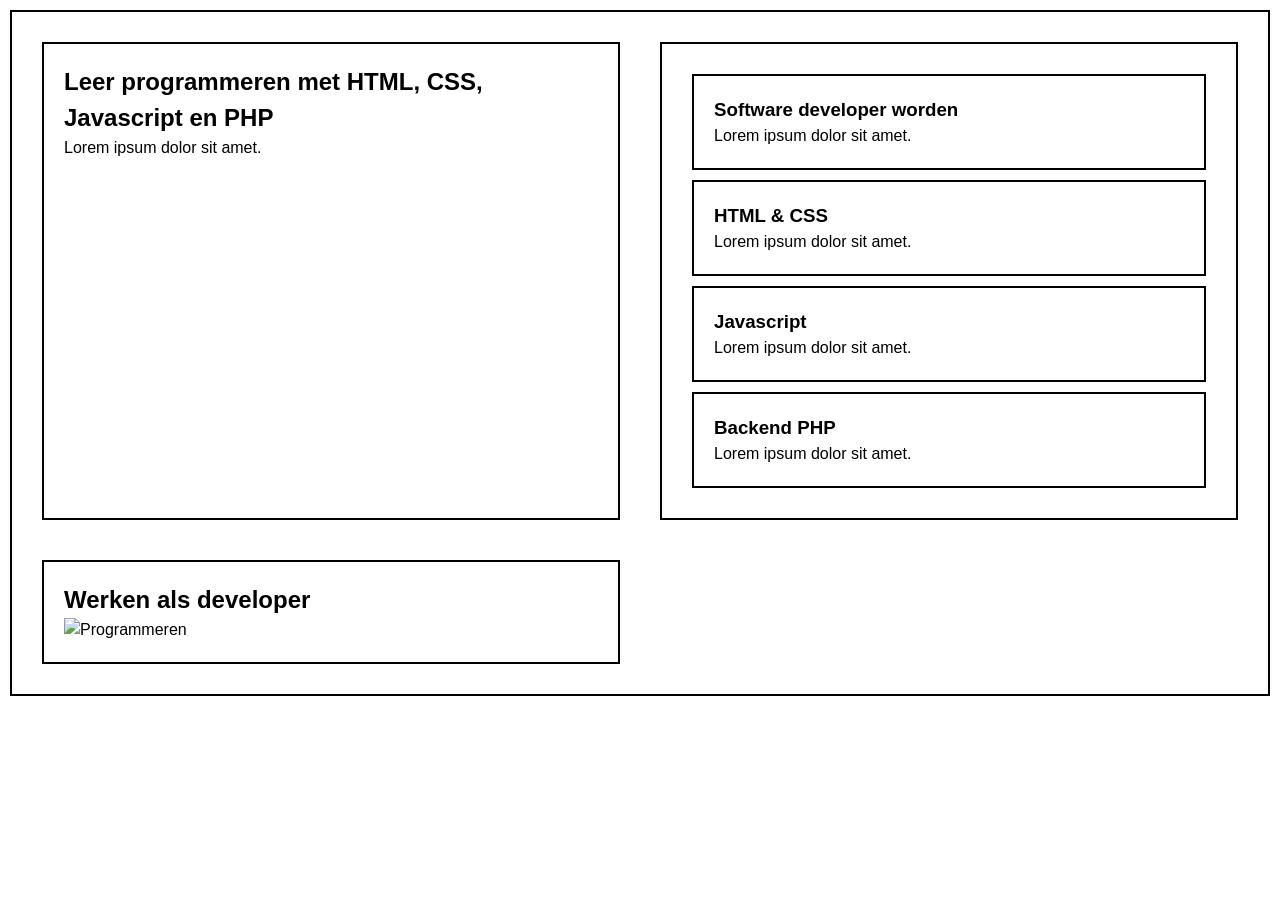
==== website/index.html @ 587817c8 "front end 10 maart" ====
<!DOCTYPE html>
<html lang="en">
<head>
    <meta charset="UTF-8">
    <meta name="viewport" content="width=device-width, initial-scale=1.0">
    <title>Leer programmeren frontend 9015493</title>
    <link rel="stylesheet" href="style.css">
</head>
</html><main>

<section>
<h2>Leer programmeren met HTML, CSS, Javascript en PHP</h2>
<p>Lorem ipsum dolor sit amet.</p>
</section>

<section>

<article>
<h3>Software developer worden</h3>
<p>Lorem ipsum dolor sit amet.</p>
</article>

<article>
<h3>HTML & CSS</h3>
<p>Lorem ipsum dolor sit amet.</p>
</article>

<article>
<h3>Javascript</h3>
<p>Lorem ipsum dolor sit amet.</p>
</article>

<article>
<h3>Backend PHP</h3>
<p>Lorem ipsum dolor sit amet.</p>
</article>

</section>

<section>

<h2>Werken als developer</h2>
<img src="img/programmeren.jpg" alt="Programmeren">

</section>

</main>
---- website/style.css ----
* {
    margin: 0;
    padding: 0;
    box-sizing: border-box;
}

body {
    font-family: Arial, sans-serif;
    line-height: 1.5;
}

header,
nav,
main,
section,
article,
footer {
    border: 2px solid black;
    padding: 20px;
    margin: 10px;
}

img {
    max-width: 100%;
    height: auto;
    display: block;
}

main {
    display: grid;
    gap: 20px;
}

nav a {
    text-decoration: none;
    color: black;
}

nav ul {
    display: flex;
    justify-content: center;
    gap: 30px;
    list-style: none;
}

@media (max-width: 767px) {
    nav ul {
        flex-direction: column;
        align-items: center;
    }
}

@media (min-width: 768px) {
    main {
        grid-template-columns: repeat(2, 1fr);
    }
}
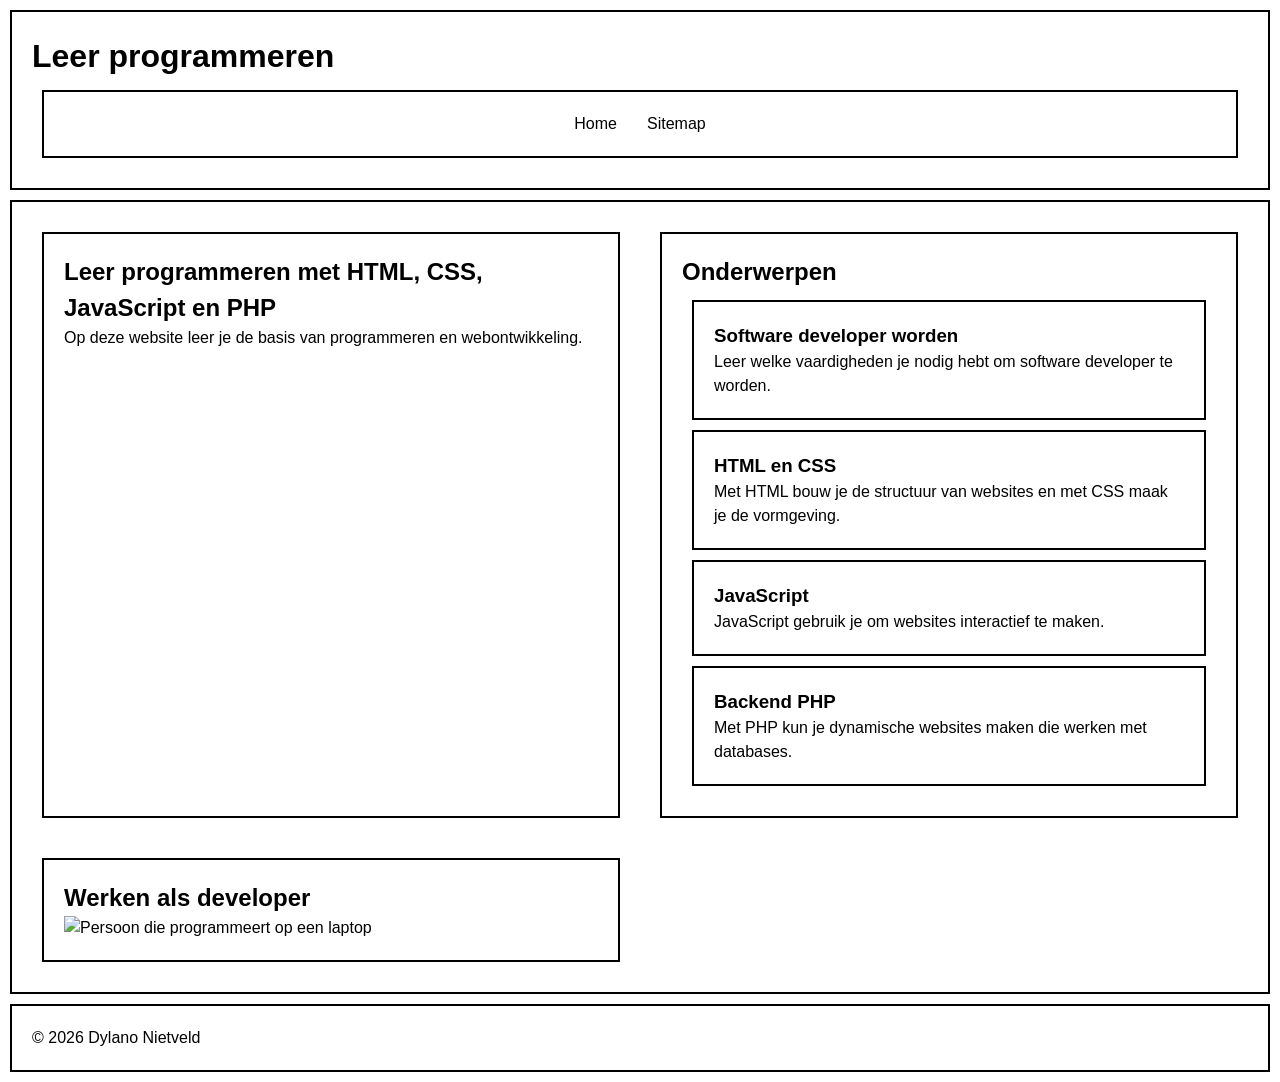
==== commit a07d9a6c: "seo bestanden" ====
--- a/website/index.html
+++ b/website/index.html
@@ -1,47 +1,65 @@
 <!DOCTYPE html>
-<html lang="en">
+<html lang="nl">
 <head>
     <meta charset="UTF-8">
     <meta name="viewport" content="width=device-width, initial-scale=1.0">
-    <title>Leer programmeren frontend 9015493</title>
+    <title>Leer programmeren | Front-end, JavaScript en PHP</title>
+    <meta name="description" content="Leer de basis van programmeren met HTML, CSS, JavaScript en PHP. Ontdek hoe je front-end en back-end developer wordt.">
+    <meta name="keywords" content="programmeren leren, HTML, CSS, JavaScript, PHP, front-end developer">
+    <meta name="author" content="Dylano Nietveld">
     <link rel="stylesheet" href="style.css">
 </head>
-</html><main>
+<body>
 
-<section>
-<h2>Leer programmeren met HTML, CSS, Javascript en PHP</h2>
-<p>Lorem ipsum dolor sit amet.</p>
-</section>
+<header>
+    <h1>Leer programmeren</h1>
+    <nav>
+        <ul>
+            <li><a href="index.html">Home</a></li>
+            <li><a href="sitemap.html">Sitemap</a></li>
+        </ul>
+    </nav>
+</header>
 
-<section>
+<main>
+    <section>
+        <h2>Leer programmeren met HTML, CSS, JavaScript en PHP</h2>
+        <p>Op deze website leer je de basis van programmeren en webontwikkeling.</p>
+    </section>
 
-<article>
-<h3>Software developer worden</h3>
-<p>Lorem ipsum dolor sit amet.</p>
-</article>
+    <section>
+        <h2>Onderwerpen</h2>
 
-<article>
-<h3>HTML & CSS</h3>
-<p>Lorem ipsum dolor sit amet.</p>
-</article>
+        <article>
+            <h3>Software developer worden</h3>
+            <p>Leer welke vaardigheden je nodig hebt om software developer te worden.</p>
+        </article>
 
-<article>
-<h3>Javascript</h3>
-<p>Lorem ipsum dolor sit amet.</p>
-</article>
+        <article>
+            <h3>HTML en CSS</h3>
+            <p>Met HTML bouw je de structuur van websites en met CSS maak je de vormgeving.</p>
+        </article>
 
-<article>
-<h3>Backend PHP</h3>
-<p>Lorem ipsum dolor sit amet.</p>
-</article>
+        <article>
+            <h3>JavaScript</h3>
+            <p>JavaScript gebruik je om websites interactief te maken.</p>
+        </article>
 
-</section>
+        <article>
+            <h3>Backend PHP</h3>
+            <p>Met PHP kun je dynamische websites maken die werken met databases.</p>
+        </article>
+    </section>
 
-<section>
+    <section>
+        <h2>Werken als developer</h2>
+        <img src="img/programmeren.jpg" alt="Persoon die programmeert op een laptop">
+    </section>
+</main>
 
-<h2>Werken als developer</h2>
-<img src="img/programmeren.jpg" alt="Programmeren">
+<footer>
+    <p>&copy; 2026 Dylano Nietveld</p>
+</footer>
 
-</section>
-
-</main>+</body>
+</html>
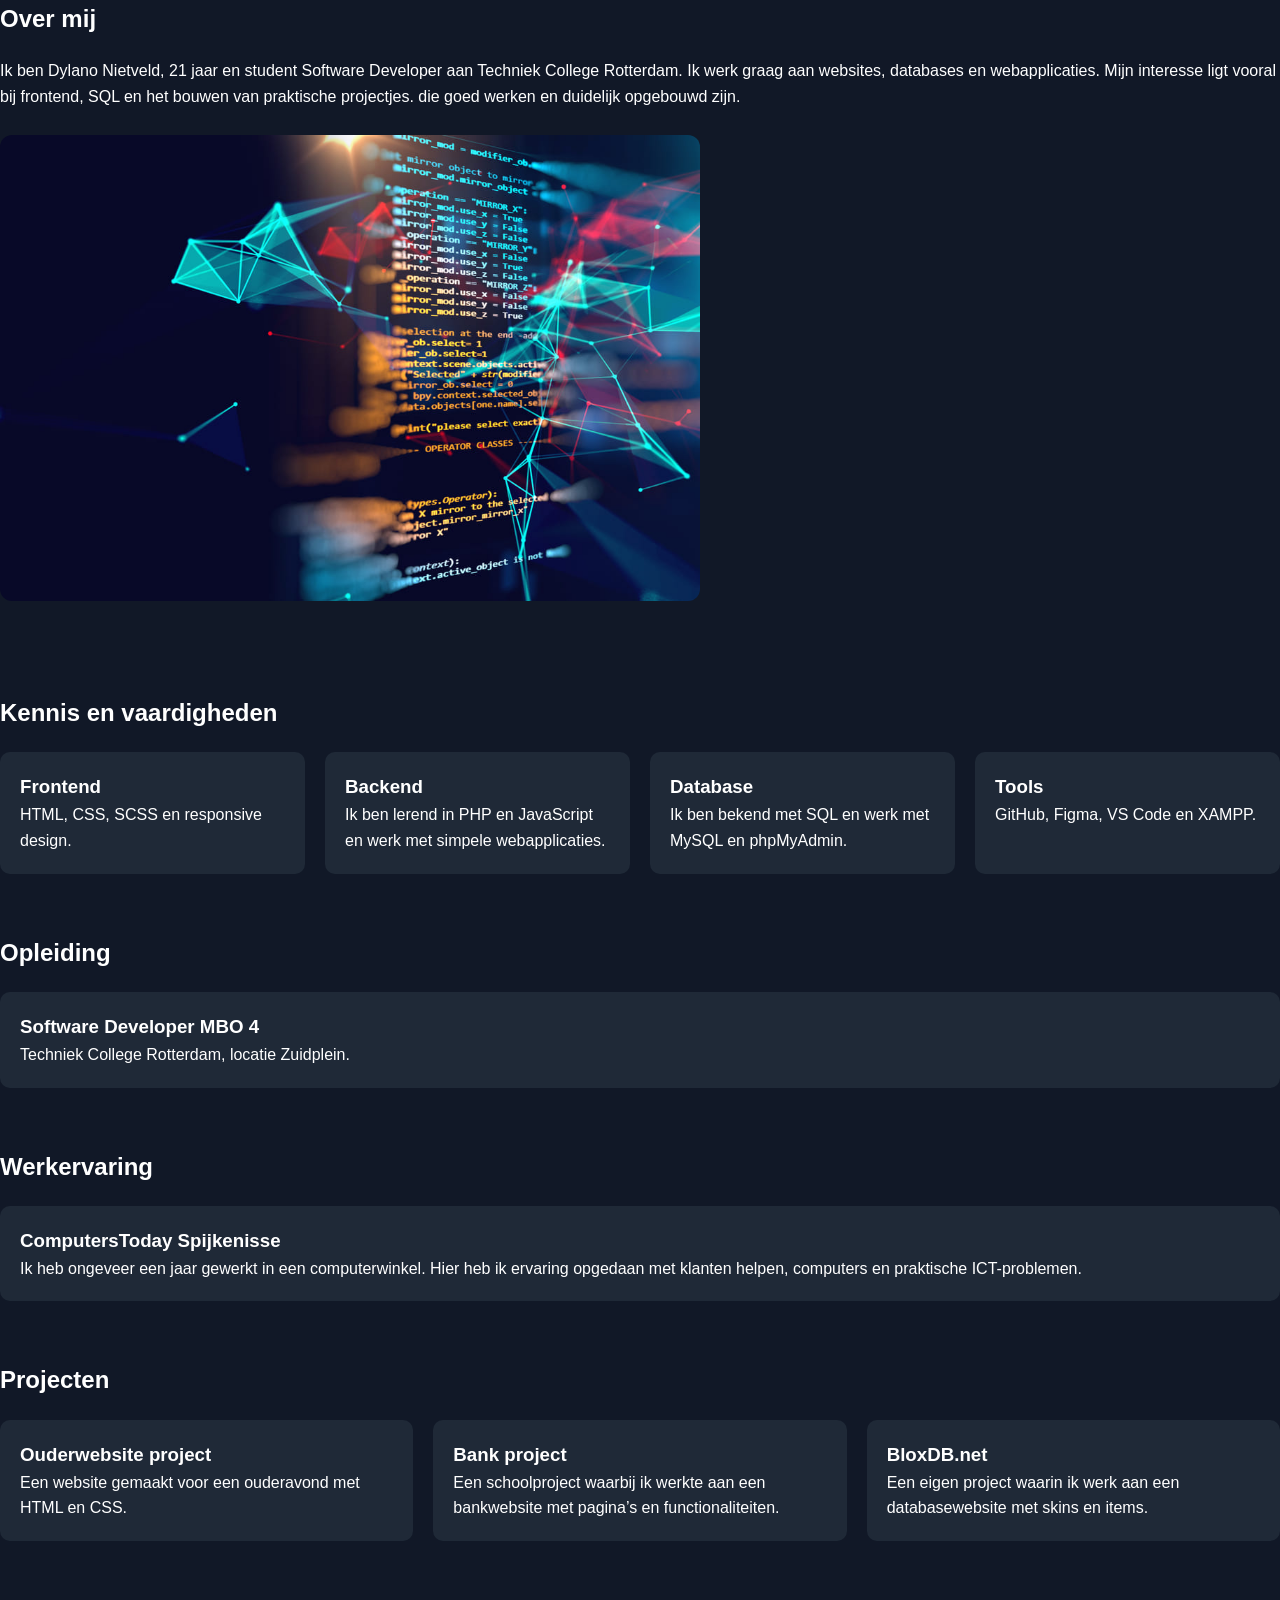
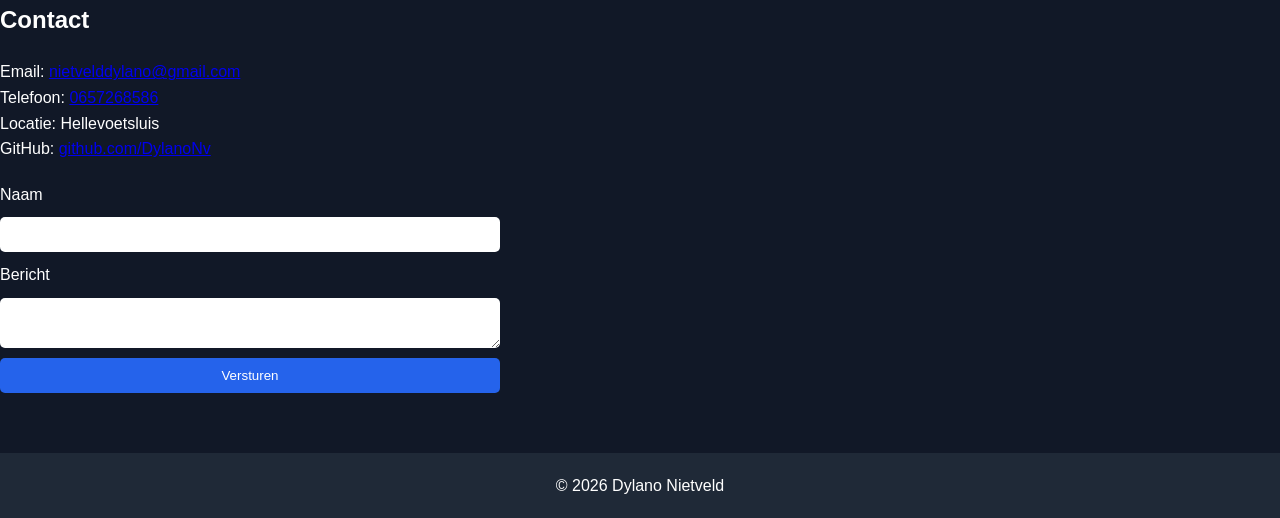
==== commit 58d8f9ab: "portfolio update front end" ====
--- a/website/index.html
+++ b/website/index.html
@@ -1,59 +1,95 @@
 <!DOCTYPE html>
-<html lang="nl">
+<html lang="en">
 <head>
     <meta charset="UTF-8">
     <meta name="viewport" content="width=device-width, initial-scale=1.0">
-    <title>Leer programmeren | Front-end, JavaScript en PHP</title>
-    <meta name="description" content="Leer de basis van programmeren met HTML, CSS, JavaScript en PHP. Ontdek hoe je front-end en back-end developer wordt.">
-    <meta name="keywords" content="programmeren leren, HTML, CSS, JavaScript, PHP, front-end developer">
-    <meta name="author" content="Dylano Nietveld">
+    <title>Portfolio - Dylano Nietveld Front end</title>
     <link rel="stylesheet" href="style.css">
 </head>
 <body>
-
-<header>
-    <h1>Leer programmeren</h1>
-    <nav>
-        <ul>
-            <li><a href="index.html">Home</a></li>
-            <li><a href="sitemap.html">Sitemap</a></li>
-        </ul>
-    </nav>
-</header>
-
-<main>
-    <section>
-        <h2>Leer programmeren met HTML, CSS, JavaScript en PHP</h2>
-        <p>Op deze website leer je de basis van programmeren en webontwikkeling.</p>
+<section id="over-mij">
+        <h2>Over mij</h2>
+        <p>Ik ben Dylano Nietveld, 21 jaar en student Software Developer aan Techniek College Rotterdam. Ik werk graag aan websites, databases en webapplicaties. Mijn interesse ligt vooral bij frontend, SQL en het bouwen van praktische projectjes. die goed werken en duidelijk opgebouwd zijn.</p>
+    <img src="images/programming.jpg" alt="Software development" class="hero-image">
     </section>
 
-    <section>
-        <h2>Onderwerpen</h2>
+    <section id="skills">
+        <h2>Kennis en vaardigheden</h2>
+        <div class="grid">
+            <article>
+                <h3>Frontend</h3>
+                <p>HTML, CSS, SCSS en responsive design.</p>
+            </article>
 
+            <article>
+                <h3>Backend</h3>
+                <p>Ik ben lerend in PHP en JavaScript en werk met simpele webapplicaties.</p>
+            </article>
+
+            <article>
+                <h3>Database</h3>
+                <p>Ik ben bekend met SQL en werk met MySQL en phpMyAdmin.</p>
+            </article>
+
+            <article>
+                <h3>Tools</h3>
+                <p>GitHub, Figma, VS Code en XAMPP.</p>
+            </article>
+        </div>
+    </section>
+
+    <section id="opleiding">
+        <h2>Opleiding</h2>
         <article>
-            <h3>Software developer worden</h3>
-            <p>Leer welke vaardigheden je nodig hebt om software developer te worden.</p>
-        </article>
-
-        <article>
-            <h3>HTML en CSS</h3>
-            <p>Met HTML bouw je de structuur van websites en met CSS maak je de vormgeving.</p>
-        </article>
-
-        <article>
-            <h3>JavaScript</h3>
-            <p>JavaScript gebruik je om websites interactief te maken.</p>
-        </article>
-
-        <article>
-            <h3>Backend PHP</h3>
-            <p>Met PHP kun je dynamische websites maken die werken met databases.</p>
+            <h3>Software Developer MBO 4</h3>
+            <p>Techniek College Rotterdam, locatie Zuidplein.</p>
         </article>
     </section>
 
-    <section>
-        <h2>Werken als developer</h2>
-        <img src="img/programmeren.jpg" alt="Persoon die programmeert op een laptop">
+    <section id="werkervaring">
+        <h2>Werkervaring</h2>
+        <article>
+            <h3>ComputersToday Spijkenisse</h3>
+            <p>Ik heb ongeveer een jaar gewerkt in een computerwinkel. Hier heb ik ervaring opgedaan met klanten helpen, computers en praktische ICT-problemen.</p>
+        </article>
+    </section>
+
+    <section id="projecten">
+        <h2>Projecten</h2>
+        <div class="grid">
+            <article>
+                <h3>Ouderwebsite project</h3>
+                <p>Een website gemaakt voor een ouderavond met HTML en CSS.</p>
+            </article>
+
+            <article>
+                <h3>Bank project</h3>
+                <p>Een schoolproject waarbij ik werkte aan een bankwebsite met pagina’s en functionaliteiten.</p>
+            </article>
+
+            <article>
+                <h3>BloxDB.net</h3>
+                <p>Een eigen project waarin ik werk aan een databasewebsite met skins en items.</p>
+            </article>
+        </div>
+    </section>
+
+    <section id="contact">
+        <h2>Contact</h2>
+        <p>Email: <a href="mailto:nietvelddylano@gmail.com">nietvelddylano@gmail.com</a></p>
+        <p>Telefoon: <a href="tel:0657268586">0657268586</a></p>
+        <p>Locatie: Hellevoetsluis</p>
+        <p>GitHub: <a href="https://github.com/DylanoNv" target="_blank">github.com/DylanoNv</a></p>
+
+        <form>
+            <label for="naam">Naam</label>
+            <input type="text" id="naam" name="naam">
+
+            <label for="bericht">Bericht</label>
+            <textarea id="bericht" name="bericht"></textarea>
+
+            <button type="submit">Versturen</button>
+        </form>
     </section>
 </main>
 
--- a/website/style.css
+++ b/website/style.css
@@ -6,52 +6,127 @@
 
 body {
     font-family: Arial, sans-serif;
-    line-height: 1.5;
+    background: #111827;
+    color: white;
+    line-height: 1.6;
 }
 
-header,
-nav,
-main,
-section,
-article,
-footer {
-    border: 2px solid black;
-    padding: 20px;
-    margin: 10px;
+header {
+    background: #1f2937;
 }
 
-img {
-    max-width: 100%;
-    height: auto;
-    display: block;
-}
-
-main {
-    display: grid;
-    gap: 20px;
-}
-
-nav a {
-    text-decoration: none;
-    color: black;
+nav {
+    display: flex;
+    justify-content: space-between;
+    align-items: center;
+    padding: 20px 10%;
 }
 
 nav ul {
     display: flex;
-    justify-content: center;
-    gap: 30px;
+    gap: 20px;
     list-style: none;
 }
 
-@media (max-width: 767px) {
+nav a {
+    color: white;
+    text-decoration: none;
+}
+
+.hero {
+    min-height: 50vh;
+    display: flex;
+    flex-direction: column;
+    justify-content: center;
+    align-items: center;
+    padding: 50px;
+    text-align: center;
+}
+
+.button {
+    display: inline-block;
+    margin-top: 20px;
+    padding: 12px 20px;
+    background: #2563eb;
+    color: white;
+    text-decoration: none;
+    border-radius: 8px;
+}
+
+main {
+    padding: 40px 10%;
+}
+
+section {
+    margin-bottom: 60px;
+}
+
+h2 {
+    margin-bottom: 20px;
+}
+
+.grid {
+    display: grid;
+    grid-template-columns: repeat(auto-fit, minmax(250px, 1fr));
+    gap: 20px;
+}
+
+article {
+    background: #1f2937;
+    padding: 20px;
+    border-radius: 10px;
+}
+
+form {
+    display: flex;
+    flex-direction: column;
+    gap: 10px;
+    max-width: 500px;
+    margin-top: 20px;
+}
+
+input,
+textarea {
+    padding: 10px;
+    border: none;
+    border-radius: 5px;
+}
+
+button {
+    padding: 10px;
+    background: #2563eb;
+    color: white;
+    border: none;
+    cursor: pointer;
+    border-radius: 5px;
+}
+
+footer {
+    text-align: center;
+    padding: 20px;
+    background: #1f2937;
+}
+
+@media (max-width: 768px) {
+
+    nav {
+        flex-direction: column;
+        gap: 15px;
+    }
+
     nav ul {
         flex-direction: column;
-        align-items: center;
+        text-align: center;
+    }
+
+    main {
+        padding: 20px;
     }
 }
 
-@media (min-width: 768px) {
-    main {
-        grid-template-columns: repeat(2, 1fr);
-    }
+.hero-image {
+    width: 100%;
+    max-width: 700px;
+    border-radius: 12px;
+    margin: 25px 0;
 }
